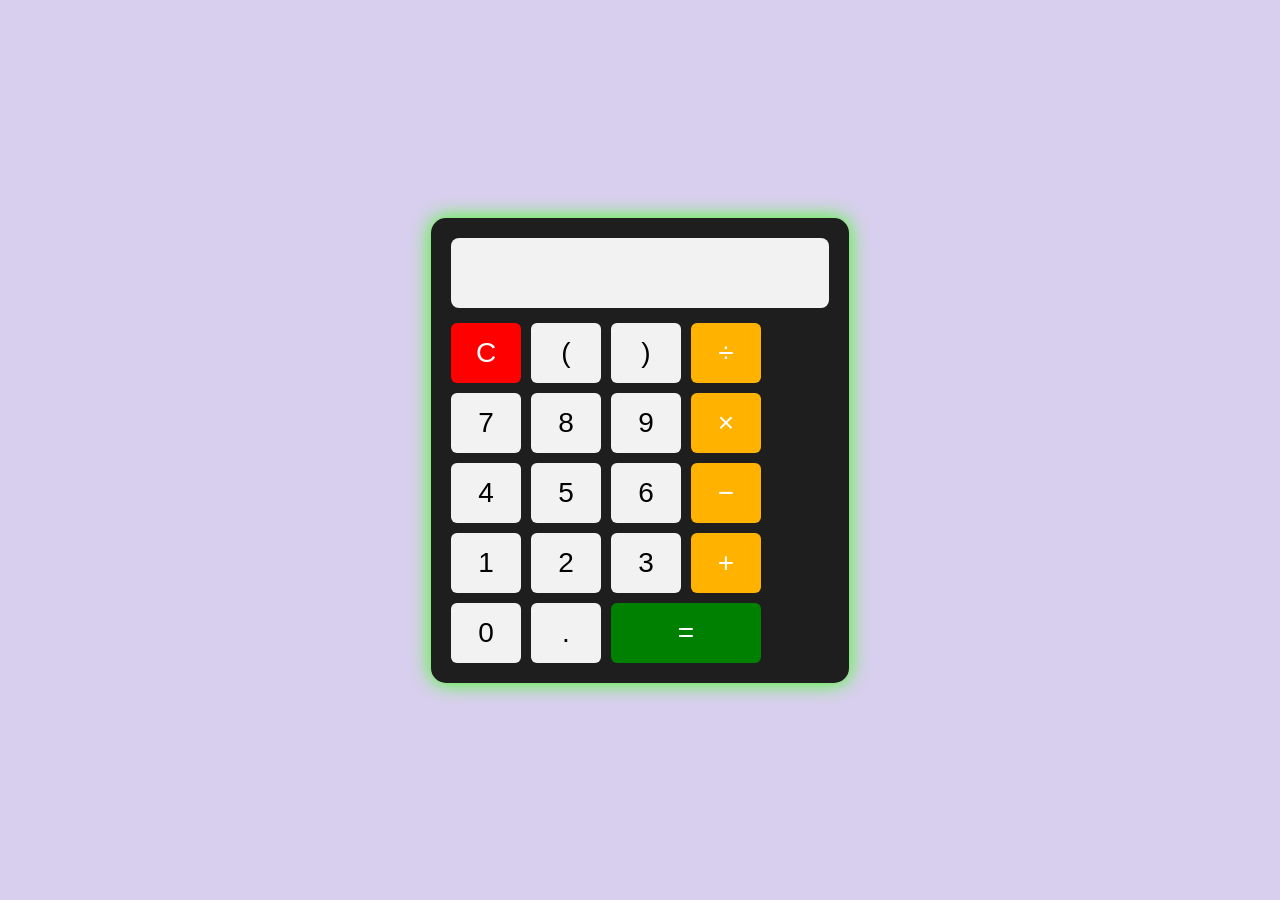
==== Responsive-Portfolio-Website/index.html @ 1d0a1ca2 "Create index.html" ====
<!DOCTYPE html>
<html lang="en">
<head>
    <meta charset="UTF-8">
    <meta name="viewport" content="width=device-width, initial-scale=1.0">
    <title>GUI Calculator</title>

    <style>

        *{
            margin:0;
            padding:0;
            box-sizing:border-box;
            font-family:Arial, sans-serif;
        }

        body{
            height:100vh;
            display:flex;
            justify-content:center;
            align-items:center;
            background:#d8cfee;
        }

        .calculator{
            background:#1e1e1e;
            padding:20px;
            border-radius:15px;
            box-shadow:0 0 20px #39ff14;
        }

        #display{
            width:100%;
            height:70px;
            margin-bottom:15px;
            border:none;
            border-radius:8px;
            background:#f2f2f2;
            font-size:28px;
            text-align:right;
            padding:10px;
        }

        .buttons{
            display:grid;
            grid-template-columns:repeat(4,70px);
            gap:10px;
        }

        button{
            height:60px;
            border:none;
            border-radius:6px;
            font-size:28px;
            cursor:pointer;
            background:#f2f2f2;
        }

        button:hover{
            opacity:0.9;
        }

        .operator{
            background:#ffb300;
            color:white;
        }

        .clear{
            background:red;
            color:white;
        }

        .equal{
            background:green;
            color:white;
            grid-column:span 2;
        }

    </style>
</head>

<body>

    <div class="calculator">

        <input type="text" id="display" readonly>

        <div class="buttons">

            <button class="clear" onclick="clearDisplay()">C</button>
            <button onclick="appendValue('(')">(</button>
            <button onclick="appendValue(')')">)</button>
            <button class="operator" onclick="appendValue('/')">÷</button>

            <button onclick="appendValue('7')">7</button>
            <button onclick="appendValue('8')">8</button>
            <button onclick="appendValue('9')">9</button>
            <button class="operator" onclick="appendValue('*')">×</button>

            <button onclick="appendValue('4')">4</button>
            <button onclick="appendValue('5')">5</button>
            <button onclick="appendValue('6')">6</button>
            <button class="operator" onclick="appendValue('-')">−</button>

            <button onclick="appendValue('1')">1</button>
            <button onclick="appendValue('2')">2</button>
            <button onclick="appendValue('3')">3</button>
            <button class="operator" onclick="appendValue('+')">+</button>

            <button onclick="appendValue('0')">0</button>
            <button onclick="appendValue('.')">.</button>
            <button class="equal" onclick="calculate()">=</button>

        </div>

    </div>

    <script>

        function appendValue(value){
            document.getElementById("display").value += value;
        }

        function clearDisplay(){
            document.getElementById("display").value = "";
        }

        function calculate(){

            try{
                document.getElementById("display").value =
                eval(document.getElementById("display").value);
            }

            catch{
                document.getElementById("display").value = "Error";
            }

        }

    </script>

</body>
</html>
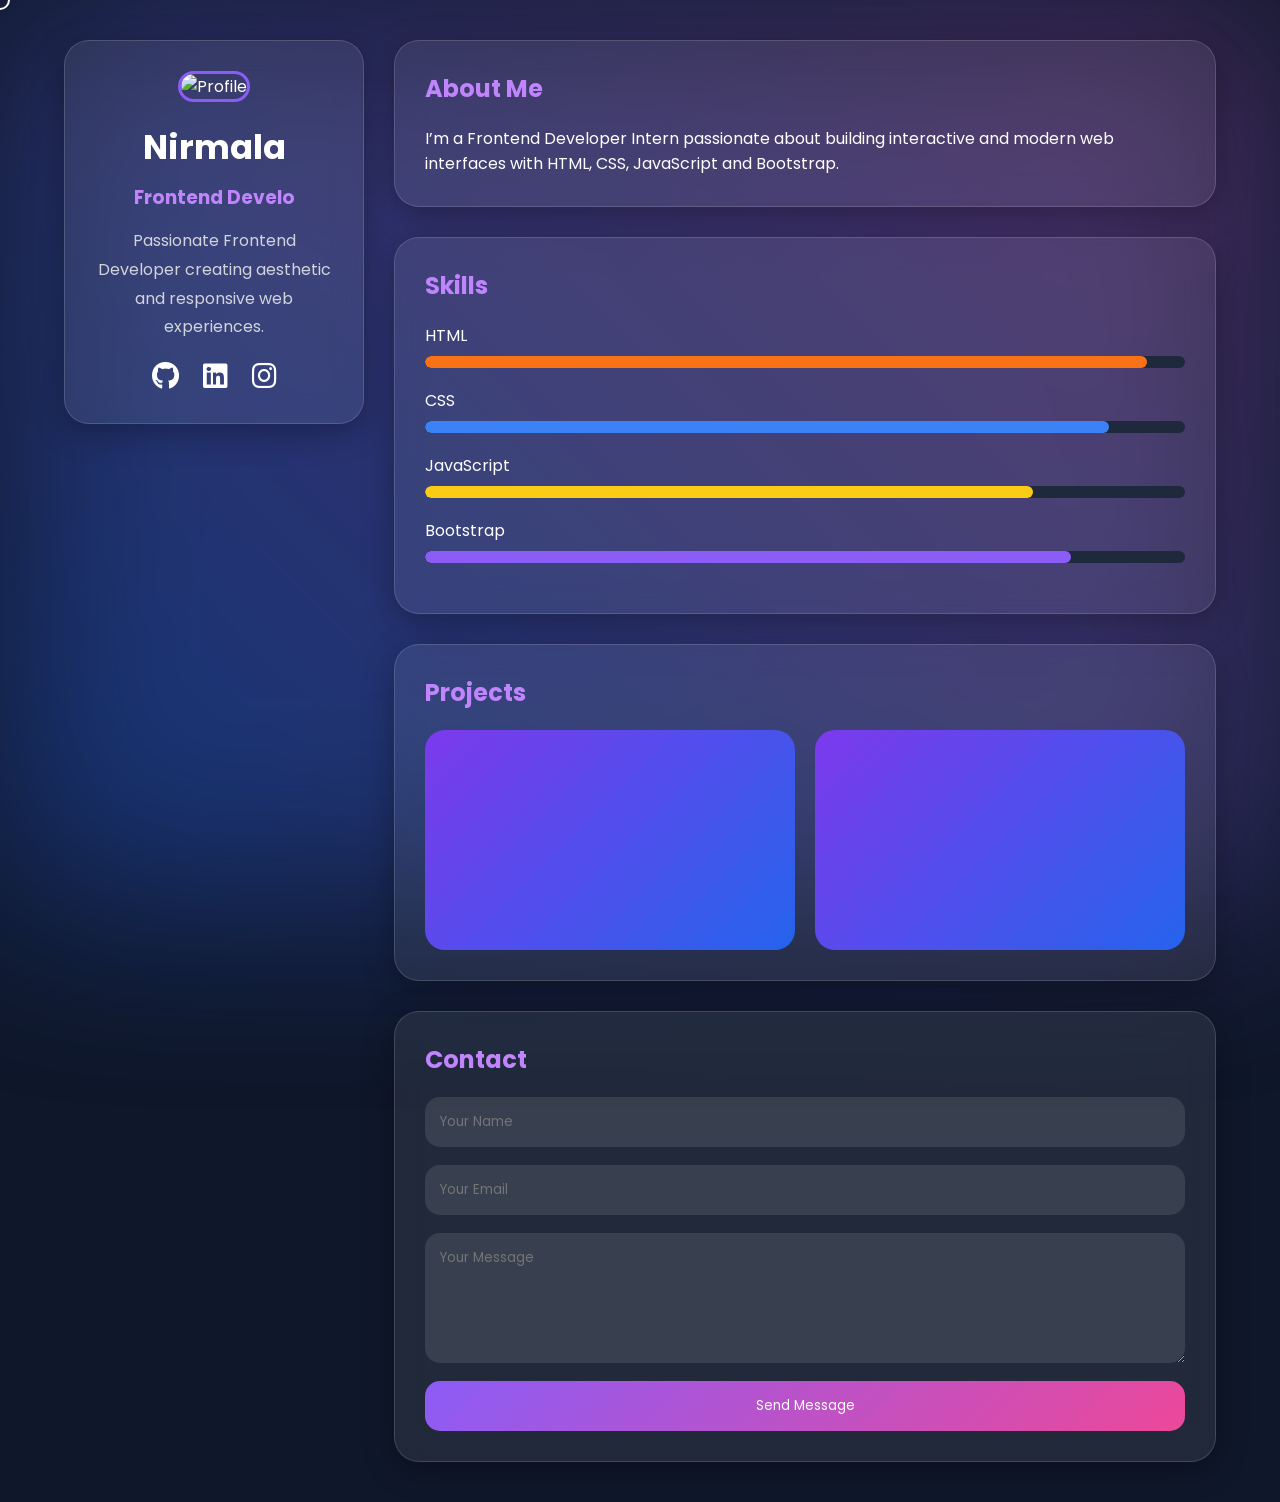
==== commit dc626bd5: "Crafted a sleek portfolio with modern web aesthetics" ====
--- a/Responsive-Portfolio-Website/index.html
+++ b/Responsive-Portfolio-Website/index.html
@@ -1,144 +1,203 @@
 <!DOCTYPE html>
 <html lang="en">
+
 <head>
+
     <meta charset="UTF-8">
-    <meta name="viewport" content="width=device-width, initial-scale=1.0">
-    <title>GUI Calculator</title>
-
-    <style>
-
-        *{
-            margin:0;
-            padding:0;
-            box-sizing:border-box;
-            font-family:Arial, sans-serif;
-        }
-
-        body{
-            height:100vh;
-            display:flex;
-            justify-content:center;
-            align-items:center;
-            background:#d8cfee;
-        }
-
-        .calculator{
-            background:#1e1e1e;
-            padding:20px;
-            border-radius:15px;
-            box-shadow:0 0 20px #39ff14;
-        }
-
-        #display{
-            width:100%;
-            height:70px;
-            margin-bottom:15px;
-            border:none;
-            border-radius:8px;
-            background:#f2f2f2;
-            font-size:28px;
-            text-align:right;
-            padding:10px;
-        }
-
-        .buttons{
-            display:grid;
-            grid-template-columns:repeat(4,70px);
-            gap:10px;
-        }
-
-        button{
-            height:60px;
-            border:none;
-            border-radius:6px;
-            font-size:28px;
-            cursor:pointer;
-            background:#f2f2f2;
-        }
-
-        button:hover{
-            opacity:0.9;
-        }
-
-        .operator{
-            background:#ffb300;
-            color:white;
-        }
-
-        .clear{
-            background:red;
-            color:white;
-        }
-
-        .equal{
-            background:green;
-            color:white;
-            grid-column:span 2;
-        }
-
-    </style>
+
+    <meta name="viewport"
+        content="width=device-width, initial-scale=1.0">
+
+    <title>Nirmala | Developer Portfolio</title>
+
+    <link rel="stylesheet" href="style.css">
+
+    <link rel="stylesheet"
+href="https://cdnjs.cloudflare.com/ajax/libs/font-awesome/6.5.1/css/all.min.css">
+
 </head>
 
 <body>
 
-    <div class="calculator">
-
-        <input type="text" id="display" readonly>
-
-        <div class="buttons">
-
-            <button class="clear" onclick="clearDisplay()">C</button>
-            <button onclick="appendValue('(')">(</button>
-            <button onclick="appendValue(')')">)</button>
-            <button class="operator" onclick="appendValue('/')">÷</button>
-
-            <button onclick="appendValue('7')">7</button>
-            <button onclick="appendValue('8')">8</button>
-            <button onclick="appendValue('9')">9</button>
-            <button class="operator" onclick="appendValue('*')">×</button>
-
-            <button onclick="appendValue('4')">4</button>
-            <button onclick="appendValue('5')">5</button>
-            <button onclick="appendValue('6')">6</button>
-            <button class="operator" onclick="appendValue('-')">−</button>
-
-            <button onclick="appendValue('1')">1</button>
-            <button onclick="appendValue('2')">2</button>
-            <button onclick="appendValue('3')">3</button>
-            <button class="operator" onclick="appendValue('+')">+</button>
-
-            <button onclick="appendValue('0')">0</button>
-            <button onclick="appendValue('.')">.</button>
-            <button class="equal" onclick="calculate()">=</button>
-
-        </div>
+    <!-- Animated Background -->
+
+    <div class="bg-animation"></div>
+
+    <!-- Custom Cursor -->
+
+    <div class="cursor"></div>
+
+    <div class="container">
+
+        <!-- Sidebar -->
+
+        <aside class="sidebar glass reveal">
+
+            <img src="C:\Users\nirma\OneDrive\Pictures\Screenshots\Screenshot (355).png"
+                alt="Profile">
+
+            <h1>Nirmala</h1>
+
+            <h3 class="typing"></h3>
+
+            <p>
+                Passionate Frontend Developer creating
+                aesthetic and responsive web experiences.
+            </p>
+
+            <div class="socials">
+
+                <i class="fa-brands fa-github"></i>
+
+                <i class="fa-brands fa-linkedin"></i>
+
+                <i class="fa-brands fa-instagram"></i>
+
+            </div>
+
+        </aside>
+
+        <!-- Main Content -->
+
+        <main>
+
+            <!-- About -->
+
+            <section class="glass reveal">
+
+                <h2>About Me</h2>
+
+                <p>
+
+                    I’m a Frontend Developer Intern passionate
+                    about building interactive and modern web
+                    interfaces with HTML, CSS, JavaScript and Bootstrap.
+
+                </p>
+
+            </section>
+
+            <!-- Skills -->
+
+            <section class="glass reveal">
+
+                <h2>Skills</h2>
+
+                <div class="skill">
+
+                    <span>HTML</span>
+
+                    <div class="bar">
+                        <div class="progress html"></div>
+                    </div>
+
+                </div>
+
+                <div class="skill">
+
+                    <span>CSS</span>
+
+                    <div class="bar">
+                        <div class="progress css"></div>
+                    </div>
+
+                </div>
+
+                <div class="skill">
+
+                    <span>JavaScript</span>
+
+                    <div class="bar">
+                        <div class="progress js"></div>
+                    </div>
+
+                </div>
+
+                <div class="skill">
+
+                    <span>Bootstrap</span>
+
+                    <div class="bar">
+                        <div class="progress bootstrap"></div>
+                    </div>
+
+                </div>
+
+            </section>
+
+            <!-- Projects -->
+
+            <section class="glass reveal">
+
+                <h2>Projects</h2>
+
+                <div class="projects">
+
+                    <div class="project-card">
+
+                        <div class="overlay">
+
+                            <h3>GUI Calculator</h3>
+
+                            <p>
+                                Responsive calculator using
+                                JavaScript.
+                            </p>
+
+                        </div>
+
+                    </div>
+
+                    <div class="project-card">
+
+                        <div class="overlay">
+
+                            <h3>Weather App</h3>
+
+                            <p>
+                                Dynamic weather app with
+                                interactive UI.
+                            </p>
+
+                        </div>
+
+                    </div>
+
+                </div>
+
+            </section>
+
+            <!-- Contact -->
+
+            <section class="glass reveal">
+
+                <h2>Contact</h2>
+
+                <form>
+
+                    <input type="text"
+                        placeholder="Your Name">
+
+                    <input type="email"
+                        placeholder="Your Email">
+
+                    <textarea
+                        placeholder="Your Message"></textarea>
+
+                    <button>
+                        Send Message
+                    </button>
+
+                </form>
+
+            </section>
+
+        </main>
 
     </div>
 
-    <script>
-
-        function appendValue(value){
-            document.getElementById("display").value += value;
-        }
-
-        function clearDisplay(){
-            document.getElementById("display").value = "";
-        }
-
-        function calculate(){
-
-            try{
-                document.getElementById("display").value =
-                eval(document.getElementById("display").value);
-            }
-
-            catch{
-                document.getElementById("display").value = "Error";
-            }
-
-        }
-
-    </script>
+    <script src="script.js"></script>
 
 </body>
+
 </html>
--- a/Responsive-Portfolio-Website/style.css
+++ b/Responsive-Portfolio-Website/style.css
@@ -0,0 +1,429 @@
+@import url('https://fonts.googleapis.com/css2?family=Poppins:wght@300;400;500;600&display=swap');
+
+*{
+    margin:0;
+    padding:0;
+    box-sizing:border-box;
+    font-family:'Poppins',sans-serif;
+}
+
+body{
+
+    background:#0f172a;
+
+    color:white;
+
+    overflow-x:hidden;
+}
+
+/* Animated Background */
+
+.bg-animation{
+
+    position:fixed;
+
+    width:100%;
+    height:100%;
+
+    background:
+    linear-gradient(
+    45deg,
+    #7c3aed,
+    #2563eb,
+    #ec4899,
+    #06b6d4);
+
+    background-size:400% 400%;
+
+    animation:bgMove 15s ease infinite;
+
+    z-index:-2;
+
+    filter:blur(100px);
+
+    opacity:0.4;
+}
+
+@keyframes bgMove{
+
+    0%{
+        background-position:0% 50%;
+    }
+
+    50%{
+        background-position:100% 50%;
+    }
+
+    100%{
+        background-position:0% 50%;
+    }
+}
+
+/* Custom Cursor */
+
+.cursor{
+
+    width:20px;
+    height:20px;
+
+    border:2px solid white;
+
+    border-radius:50%;
+
+    position:fixed;
+
+    pointer-events:none;
+
+    transform:translate(-50%,-50%);
+
+    z-index:999;
+}
+
+/* Layout */
+
+.container{
+
+    width:90%;
+
+    margin:auto;
+
+    display:grid;
+
+    grid-template-columns:300px 1fr;
+
+    gap:30px;
+
+    padding:40px 0;
+}
+
+/* Glass */
+
+.glass{
+
+    background:
+    rgba(255,255,255,0.08);
+
+    backdrop-filter:blur(15px);
+
+    border-radius:25px;
+
+    padding:30px;
+
+    border:
+    1px solid rgba(255,255,255,0.15);
+
+    box-shadow:
+    0 8px 32px rgba(0,0,0,0.3);
+
+    transition:0.4s;
+}
+
+.glass:hover{
+
+    transform:translateY(-8px);
+}
+
+/* Sidebar */
+
+.sidebar{
+
+    text-align:center;
+
+    position:sticky;
+
+    top:30px;
+
+    height:fit-content;
+}
+
+.sidebar img{
+
+    width:180px;
+    height:180px;
+
+    object-fit:cover;
+
+    border-radius:25px;
+
+    margin-bottom:20px;
+
+    border:3px solid #8b5cf6;
+}
+
+.sidebar h1{
+
+    font-size:34px;
+}
+
+.typing{
+
+    color:#c084fc;
+
+    margin:10px 0;
+}
+
+.sidebar p{
+
+    color:#d1d5db;
+
+    margin-top:15px;
+
+    line-height:1.8;
+}
+
+/* Socials */
+
+.socials{
+
+    margin-top:20px;
+}
+
+.socials i{
+
+    font-size:28px;
+
+    margin:0 10px;
+
+    cursor:pointer;
+
+    transition:0.3s;
+}
+
+.socials i:hover{
+
+    color:#c084fc;
+
+    transform:scale(1.2);
+}
+
+/* Sections */
+
+main{
+
+    display:flex;
+
+    flex-direction:column;
+
+    gap:30px;
+}
+
+section h2{
+
+    margin-bottom:20px;
+
+    color:#c084fc;
+}
+
+/* Skills */
+
+.skill{
+
+    margin-bottom:20px;
+}
+
+.bar{
+
+    width:100%;
+
+    height:12px;
+
+    background:#1e293b;
+
+    border-radius:10px;
+
+    overflow:hidden;
+
+    margin-top:8px;
+}
+
+.progress{
+
+    height:100%;
+
+    border-radius:10px;
+
+    animation:load 2s ease;
+}
+
+.html{
+    width:95%;
+    background:#f97316;
+}
+
+.css{
+    width:90%;
+    background:#3b82f6;
+}
+
+.js{
+    width:80%;
+    background:#facc15;
+}
+
+.bootstrap{
+    width:85%;
+    background:#8b5cf6;
+}
+
+@keyframes load{
+
+    from{
+        width:0;
+    }
+}
+
+/* Projects */
+
+.projects{
+
+    display:grid;
+
+    grid-template-columns:
+    repeat(auto-fit,minmax(250px,1fr));
+
+    gap:20px;
+}
+
+.project-card{
+
+    height:220px;
+
+    border-radius:20px;
+
+    background:
+    linear-gradient(
+    135deg,
+    #7c3aed,
+    #2563eb);
+
+    position:relative;
+
+    overflow:hidden;
+
+    cursor:pointer;
+}
+
+.overlay{
+
+    position:absolute;
+
+    bottom:-100%;
+
+    width:100%;
+
+    height:100%;
+
+    background:
+    rgba(0,0,0,0.7);
+
+    display:flex;
+
+    flex-direction:column;
+
+    justify-content:center;
+
+    align-items:center;
+
+    transition:0.5s;
+}
+
+.project-card:hover .overlay{
+
+    bottom:0;
+}
+
+/* Contact */
+
+form{
+
+    display:flex;
+
+    flex-direction:column;
+
+    gap:18px;
+}
+
+input,
+textarea{
+
+    padding:15px;
+
+    border:none;
+
+    border-radius:15px;
+
+    outline:none;
+
+    background:
+    rgba(255,255,255,0.1);
+
+    color:white;
+}
+
+textarea{
+
+    height:130px;
+}
+
+button{
+
+    padding:15px;
+
+    border:none;
+
+    border-radius:15px;
+
+    background:
+    linear-gradient(
+    135deg,
+    #8b5cf6,
+    #ec4899);
+
+    color:white;
+
+    cursor:pointer;
+
+    transition:0.3s;
+}
+
+button:hover{
+
+    transform:scale(1.03);
+}
+
+/* Reveal Animation */
+
+.reveal{
+
+    opacity:0;
+
+    transform:translateY(50px);
+
+    animation:reveal 1s forwards;
+}
+
+@keyframes reveal{
+
+    to{
+
+        opacity:1;
+
+        transform:translateY(0);
+    }
+}
+
+/* Responsive */
+
+@media(max-width:900px){
+
+    .container{
+
+        grid-template-columns:1fr;
+    }
+
+    .sidebar{
+
+        position:relative;
+    }
+
+}
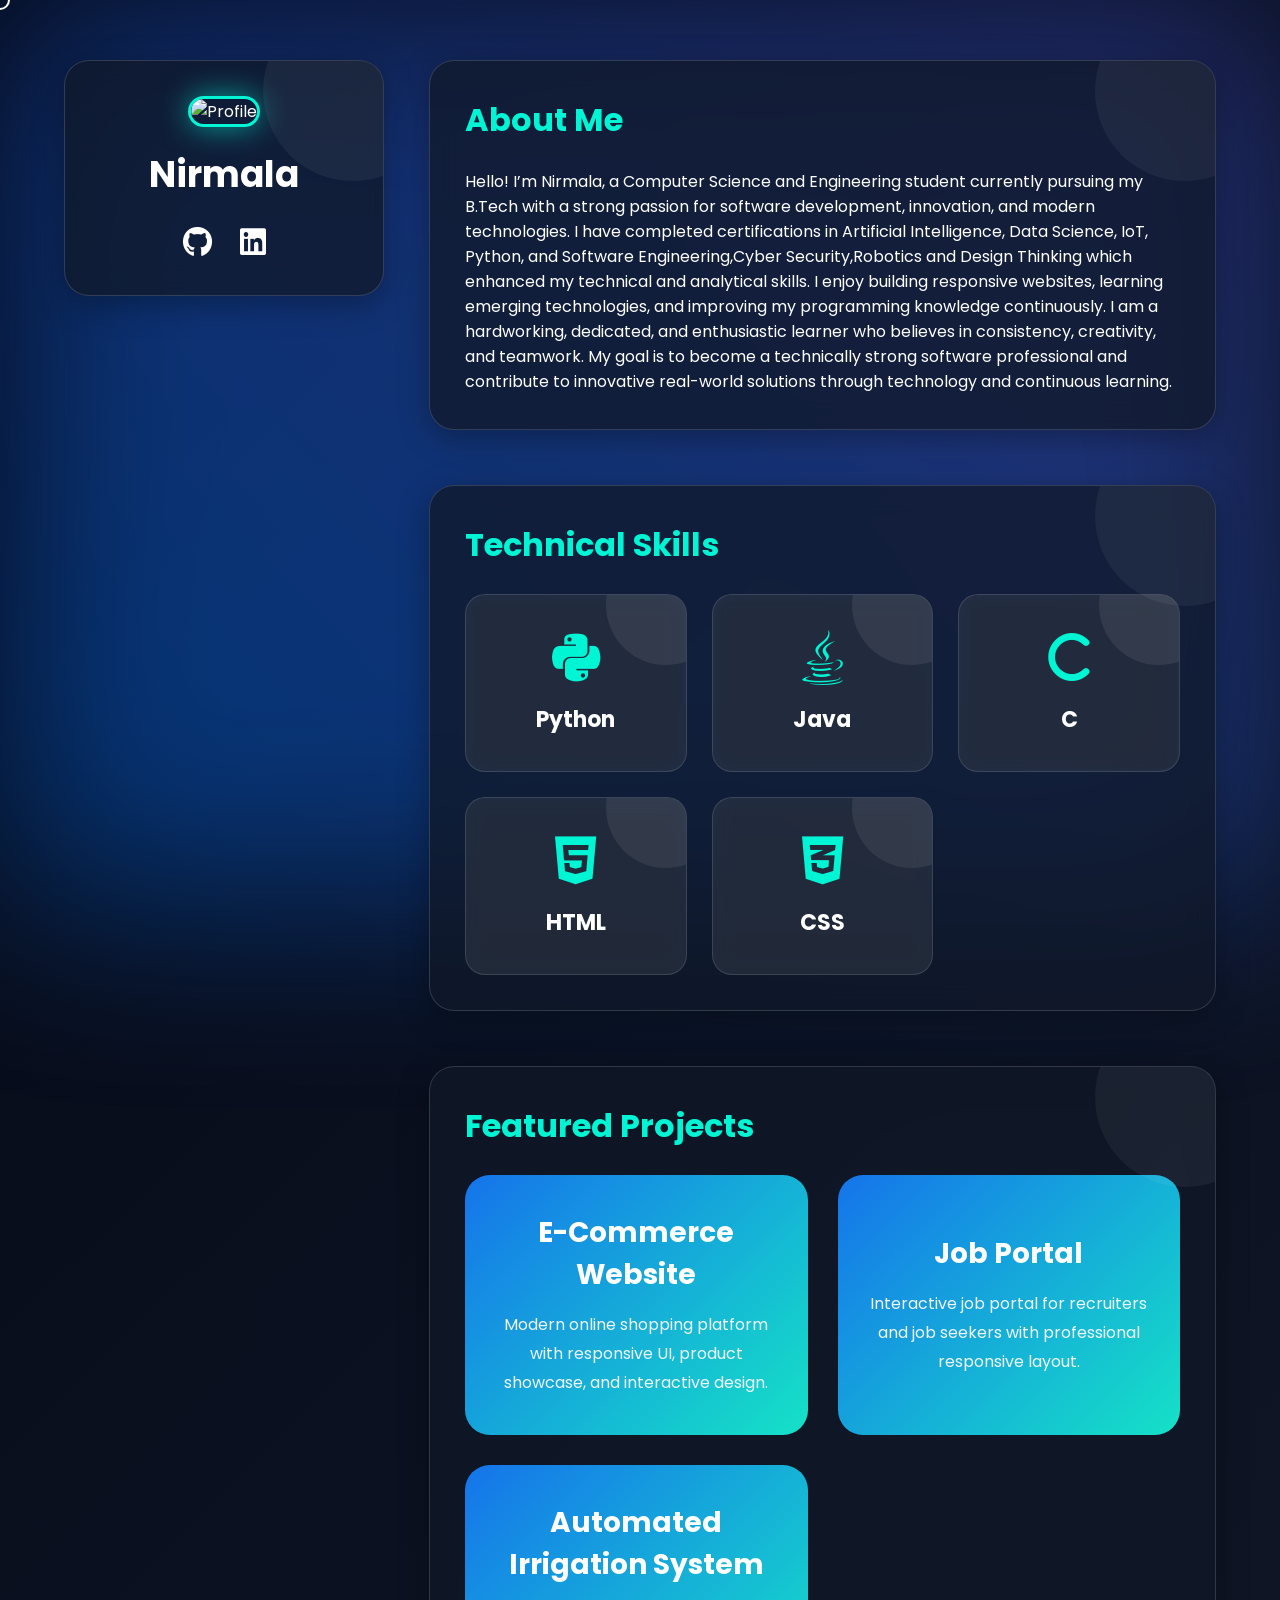
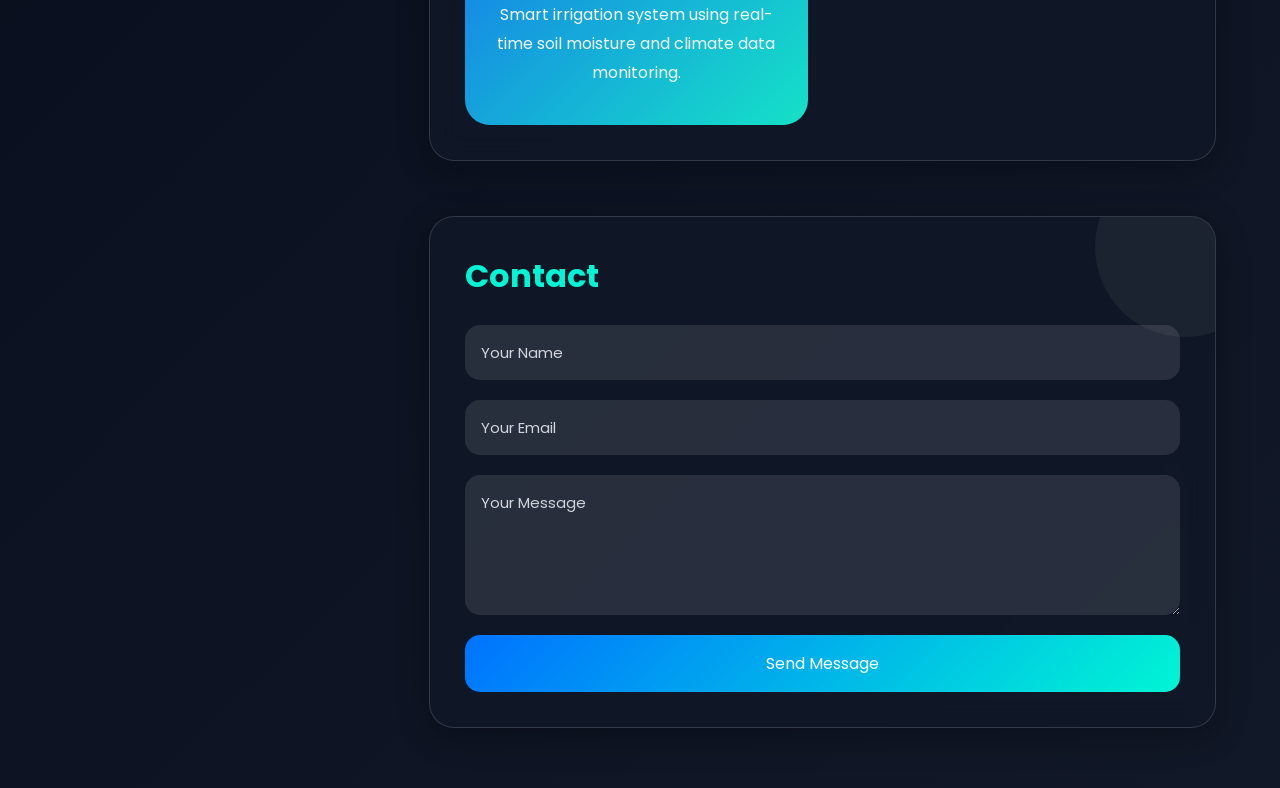
==== commit cb22bf69: "A modern and responsive personal portfolio website developed using HTML, CSS, and JavaScript. The we" ====
--- a/Responsive-Portfolio-Website/index.html
+++ b/Responsive-Portfolio-Website/index.html
@@ -40,10 +40,7 @@
 
             <h3 class="typing"></h3>
 
-            <p>
-                Passionate Frontend Developer creating
-                aesthetic and responsive web experiences.
-            </p>
+        
 
             <div class="socials">
 
@@ -51,13 +48,12 @@
 
                 <i class="fa-brands fa-linkedin"></i>
 
-                <i class="fa-brands fa-instagram"></i>
 
             </div>
 
         </aside>
 
-        <!-- Main Content -->
+        <!-- Main -->
 
         <main>
 
@@ -68,11 +64,11 @@
                 <h2>About Me</h2>
 
                 <p>
-
-                    I’m a Frontend Developer Intern passionate
-                    about building interactive and modern web
-                    interfaces with HTML, CSS, JavaScript and Bootstrap.
-
+                    Hello! I’m Nirmala, a Computer Science and Engineering student currently pursuing my B.Tech with a strong passion for software development, innovation, and modern technologies.
+                    I have completed certifications in Artificial Intelligence, Data Science, IoT, Python, and Software Engineering,Cyber Security,Robotics and Design Thinking which enhanced my technical and analytical skills.
+                    I enjoy building responsive websites, learning emerging technologies, and improving my programming knowledge continuously.
+                    I am a hardworking, dedicated, and enthusiastic learner who believes in consistency, creativity, and teamwork.
+                     My goal is to become a technically strong software professional and contribute to innovative real-world solutions through technology and continuous learning.
                 </p>
 
             </section>
@@ -81,82 +77,100 @@
 
             <section class="glass reveal">
 
-                <h2>Skills</h2>
-
-                <div class="skill">
-
-                    <span>HTML</span>
-
-                    <div class="bar">
-                        <div class="progress html"></div>
+                <h2>Technical Skills</h2>
+
+                <div class="skills-grid">
+
+                    <div class="skill-card">
+                        <i class="fa-brands fa-python"></i>
+                        <h3>Python</h3>
+                    </div>
+
+                    <div class="skill-card">
+                        <i class="fa-brands fa-java"></i>
+                        <h3>Java</h3>
+                    </div>
+
+                    <div class="skill-card">
+                        <i class="fa-solid fa-c"></i>
+                        <h3>C</h3>
+                    </div>
+
+                    <div class="skill-card">
+                        <i class="fa-brands fa-html5"></i>
+                        <h3>HTML</h3>
+                    </div>
+
+                    <div class="skill-card">
+                        <i class="fa-brands fa-css3-alt"></i>
+                        <h3>CSS</h3>
                     </div>
 
                 </div>
 
-                <div class="skill">
-
-                    <span>CSS</span>
-
-                    <div class="bar">
-                        <div class="progress css"></div>
-                    </div>
-
-                </div>
-
-                <div class="skill">
-
-                    <span>JavaScript</span>
-
-                    <div class="bar">
-                        <div class="progress js"></div>
-                    </div>
-
-                </div>
-
-                <div class="skill">
-
-                    <span>Bootstrap</span>
-
-                    <div class="bar">
-                        <div class="progress bootstrap"></div>
-                    </div>
-
-                </div>
-
             </section>
 
             <!-- Projects -->
 
             <section class="glass reveal">
 
-                <h2>Projects</h2>
-
-                <div class="projects">
-
-                    <div class="project-card">
-
-                        <div class="overlay">
-
-                            <h3>GUI Calculator</h3>
+                <h2>Featured Projects</h2>
+
+                <div class="projects-grid">
+
+                    <!-- Project 1 -->
+
+                    <div class="project-box">
+
+                        <div class="project-content">
+
+                            <h3>E-Commerce Website</h3>
 
                             <p>
-                                Responsive calculator using
-                                JavaScript.
+
+                                Modern online shopping platform with
+                                responsive UI, product showcase,
+                                and interactive design.
+
                             </p>
 
                         </div>
 
                     </div>
 
-                    <div class="project-card">
-
-                        <div class="overlay">
-
-                            <h3>Weather App</h3>
+                    <!-- Project 2 -->
+
+                    <div class="project-box">
+
+                        <div class="project-content">
+
+                            <h3>Job Portal</h3>
 
                             <p>
-                                Dynamic weather app with
-                                interactive UI.
+
+                                Interactive job portal for recruiters
+                                and job seekers with professional
+                                responsive layout.
+
+                            </p>
+
+                        </div>
+
+                    </div>
+
+                    <!-- Project 3 -->
+
+                    <div class="project-box">
+
+                        <div class="project-content">
+
+                            <h3>Automated Irrigation System</h3>
+
+                            <p>
+
+                                Smart irrigation system using real-time
+                                soil moisture and climate data monitoring.
+
                             </p>
 
                         </div>
--- a/Responsive-Portfolio-Website/style.css
+++ b/Responsive-Portfolio-Website/style.css
@@ -1,3 +1,4 @@
+
 @import url('https://fonts.googleapis.com/css2?family=Poppins:wght@300;400;500;600&display=swap');
 
 *{
@@ -9,7 +10,12 @@
 
 body{
 
-    background:#0f172a;
+    background:
+    linear-gradient(
+    135deg,
+    #050816,
+    #0b1120,
+    #111827);
 
     color:white;
 
@@ -21,17 +27,16 @@
 .bg-animation{
 
     position:fixed;
-
     width:100%;
     height:100%;
 
     background:
     linear-gradient(
     45deg,
-    #7c3aed,
-    #2563eb,
-    #ec4899,
-    #06b6d4);
+    #00c6ff,
+    #0072ff,
+    #7f5af0,
+    #00f5d4);
 
     background-size:400% 400%;
 
@@ -89,25 +94,29 @@
 
     display:grid;
 
-    grid-template-columns:300px 1fr;
-
-    gap:30px;
-
-    padding:40px 0;
+    grid-template-columns:320px 1fr;
+
+    gap:45px;
+
+    padding:60px 0;
 }
 
 /* Glass */
 
 .glass{
 
-    background:
-    rgba(255,255,255,0.08);
+    position:relative;
+
+    overflow:hidden;
+
+    background:
+    rgba(17,25,40,0.75);
 
     backdrop-filter:blur(15px);
 
     border-radius:25px;
 
-    padding:30px;
+    padding:35px;
 
     border:
     1px solid rgba(255,255,255,0.15);
@@ -118,203 +127,281 @@
     transition:0.4s;
 }
 
-.glass:hover{
-
-    transform:translateY(-8px);
-}
-
-/* Sidebar */
-
-.sidebar{
-
-    text-align:center;
-
-    position:sticky;
-
-    top:30px;
-
-    height:fit-content;
-}
-
-.sidebar img{
+.glass::after{
+
+    content:"";
+
+    position:absolute;
 
     width:180px;
     height:180px;
 
+    background:
+    rgba(255,255,255,0.05);
+
+    border-radius:50%;
+
+    top:-60px;
+    right:-60px;
+}
+
+.glass:hover{
+
+    transform:translateY(-10px);
+
+    box-shadow:
+    0 0 35px rgba(0,198,255,0.7);
+}
+
+/* Sidebar */
+
+.sidebar{
+
+    text-align:center;
+
+    position:sticky;
+
+    top:30px;
+
+    height:fit-content;
+}
+
+.sidebar img{
+
+    width:190px;
+    height:190px;
+
     object-fit:cover;
 
+    border-radius:20px;
+
+    margin-bottom:20px;
+
+    border:3px solid #00f5d4;
+
+    box-shadow:
+    0 0 30px rgba(0,245,212,0.6);
+}
+
+.sidebar h1{
+
+    font-size:36px;
+}
+
+.typing{
+
+    color:#00f5d4;
+
+    margin:10px 0;
+}
+
+.sidebar p{
+
+    color:#d1d5db;
+
+    margin-top:15px;
+
+    line-height:1.9;
+}
+
+/* Social Icons */
+
+.socials{
+
+    margin-top:25px;
+}
+
+.socials i{
+
+    font-size:30px;
+
+    margin:0 12px;
+
+    cursor:pointer;
+
+    transition:0.3s;
+}
+
+.socials i:hover{
+
+    color:#00f5d4;
+
+    transform:scale(1.2);
+}
+
+/* Main */
+
+main{
+
+    display:flex;
+
+    flex-direction:column;
+
+    gap:55px;
+}
+
+section h2{
+
+    margin-bottom:25px;
+
+    color:#00f5d4;
+
+    font-size:32px;
+}
+
+/* Skills */
+
+.skills-grid{
+
+    display:grid;
+
+    grid-template-columns:
+    repeat(auto-fit,minmax(180px,1fr));
+
+    gap:25px;
+}
+
+.skill-card{
+
+    background:
+    rgba(255,255,255,0.08);
+
+    border:
+    1px solid rgba(255,255,255,0.12);
+
+    border-radius:20px;
+
+    padding:35px 20px;
+
+    text-align:center;
+
+    transition:0.4s;
+
+    backdrop-filter:blur(10px);
+
+    position:relative;
+
+    overflow:hidden;
+}
+
+.skill-card::before{
+
+    content:"";
+
+    position:absolute;
+
+    width:120px;
+    height:120px;
+
+    background:
+    rgba(255,255,255,0.08);
+
+    border-radius:50%;
+
+    top:-50px;
+    right:-40px;
+}
+
+.skill-card:hover{
+
+    transform:
+    translateY(-12px)
+    scale(1.03);
+
+    box-shadow:
+    0 0 30px rgba(0,245,212,0.6);
+}
+
+.skill-card i{
+
+    font-size:55px;
+
+    margin-bottom:18px;
+
+    color:#00f5d4;
+}
+
+.skill-card h3{
+
+    color:white;
+
+    font-size:22px;
+}
+
+/* Projects */
+
+.projects-grid{
+
+    display:grid;
+
+    grid-template-columns:
+    repeat(auto-fit,minmax(280px,1fr));
+
+    gap:30px;
+}
+
+.project-box{
+
+    position:relative;
+
+    height:260px;
+
     border-radius:25px;
 
-    margin-bottom:20px;
-
-    border:3px solid #8b5cf6;
-}
-
-.sidebar h1{
-
-    font-size:34px;
-}
-
-.typing{
-
-    color:#c084fc;
-
-    margin:10px 0;
-}
-
-.sidebar p{
-
-    color:#d1d5db;
-
-    margin-top:15px;
-
-    line-height:1.8;
-}
-
-/* Socials */
-
-.socials{
-
-    margin-top:20px;
-}
-
-.socials i{
-
-    font-size:28px;
-
-    margin:0 10px;
-
-    cursor:pointer;
-
-    transition:0.3s;
-}
-
-.socials i:hover{
-
-    color:#c084fc;
-
-    transform:scale(1.2);
-}
-
-/* Sections */
-
-main{
-
-    display:flex;
-
-    flex-direction:column;
-
-    gap:30px;
-}
-
-section h2{
-
-    margin-bottom:20px;
-
-    color:#c084fc;
-}
-
-/* Skills */
-
-.skill{
-
-    margin-bottom:20px;
-}
-
-.bar{
-
-    width:100%;
-
-    height:12px;
-
-    background:#1e293b;
-
-    border-radius:10px;
-
     overflow:hidden;
-
-    margin-top:8px;
-}
-
-.progress{
-
-    height:100%;
-
-    border-radius:10px;
-
-    animation:load 2s ease;
-}
-
-.html{
-    width:95%;
-    background:#f97316;
-}
-
-.css{
-    width:90%;
-    background:#3b82f6;
-}
-
-.js{
-    width:80%;
-    background:#facc15;
-}
-
-.bootstrap{
-    width:85%;
-    background:#8b5cf6;
-}
-
-@keyframes load{
-
-    from{
-        width:0;
-    }
-}
-
-/* Projects */
-
-.projects{
-
-    display:grid;
-
-    grid-template-columns:
-    repeat(auto-fit,minmax(250px,1fr));
-
-    gap:20px;
-}
-
-.project-card{
-
-    height:220px;
-
-    border-radius:20px;
 
     background:
     linear-gradient(
     135deg,
-    #7c3aed,
-    #2563eb);
-
-    position:relative;
-
-    overflow:hidden;
+    rgba(0,114,255,0.9),
+    rgba(0,245,212,0.9));
+
+    transition:0.5s;
 
     cursor:pointer;
 }
 
-.overlay{
+.project-box::before{
+
+    content:"";
 
     position:absolute;
 
-    bottom:-100%;
-
-    width:100%;
-
-    height:100%;
-
-    background:
-    rgba(0,0,0,0.7);
+    width:200%;
+    height:200%;
+
+    background:
+    rgba(255,255,255,0.08);
+
+    transform:rotate(45deg);
+
+    top:-80%;
+    left:-80%;
+
+    transition:0.8s;
+}
+
+.project-box:hover::before{
+
+    top:100%;
+    left:100%;
+}
+
+.project-box:hover{
+
+    transform:
+    translateY(-12px)
+    scale(1.03);
+
+    box-shadow:
+    0 0 35px rgba(0,245,212,0.6);
+}
+
+.project-content{
+
+    position:absolute;
+
+    inset:0;
 
     display:flex;
 
@@ -324,12 +411,27 @@
 
     align-items:center;
 
-    transition:0.5s;
-}
-
-.project-card:hover .overlay{
-
-    bottom:0;
+    text-align:center;
+
+    padding:25px;
+
+    z-index:2;
+}
+
+.project-content h3{
+
+    font-size:28px;
+
+    margin-bottom:15px;
+
+    color:white;
+}
+
+.project-content p{
+
+    color:#f1f5f9;
+
+    line-height:1.8;
 }
 
 /* Contact */
@@ -340,13 +442,13 @@
 
     flex-direction:column;
 
-    gap:18px;
+    gap:20px;
 }
 
 input,
 textarea{
 
-    padding:15px;
+    padding:16px;
 
     border:none;
 
@@ -358,16 +460,24 @@
     rgba(255,255,255,0.1);
 
     color:white;
+
+    font-size:15px;
 }
 
 textarea{
 
-    height:130px;
+    height:140px;
+}
+
+input::placeholder,
+textarea::placeholder{
+
+    color:#d1d5db;
 }
 
 button{
 
-    padding:15px;
+    padding:16px;
 
     border:none;
 
@@ -376,11 +486,13 @@
     background:
     linear-gradient(
     135deg,
-    #8b5cf6,
-    #ec4899);
+    #0072ff,
+    #00f5d4);
 
     color:white;
 
+    font-size:16px;
+
     cursor:pointer;
 
     transition:0.3s;
@@ -389,6 +501,9 @@
 button:hover{
 
     transform:scale(1.03);
+
+    box-shadow:
+    0 0 20px rgba(0,245,212,0.6);
 }
 
 /* Reveal Animation */
